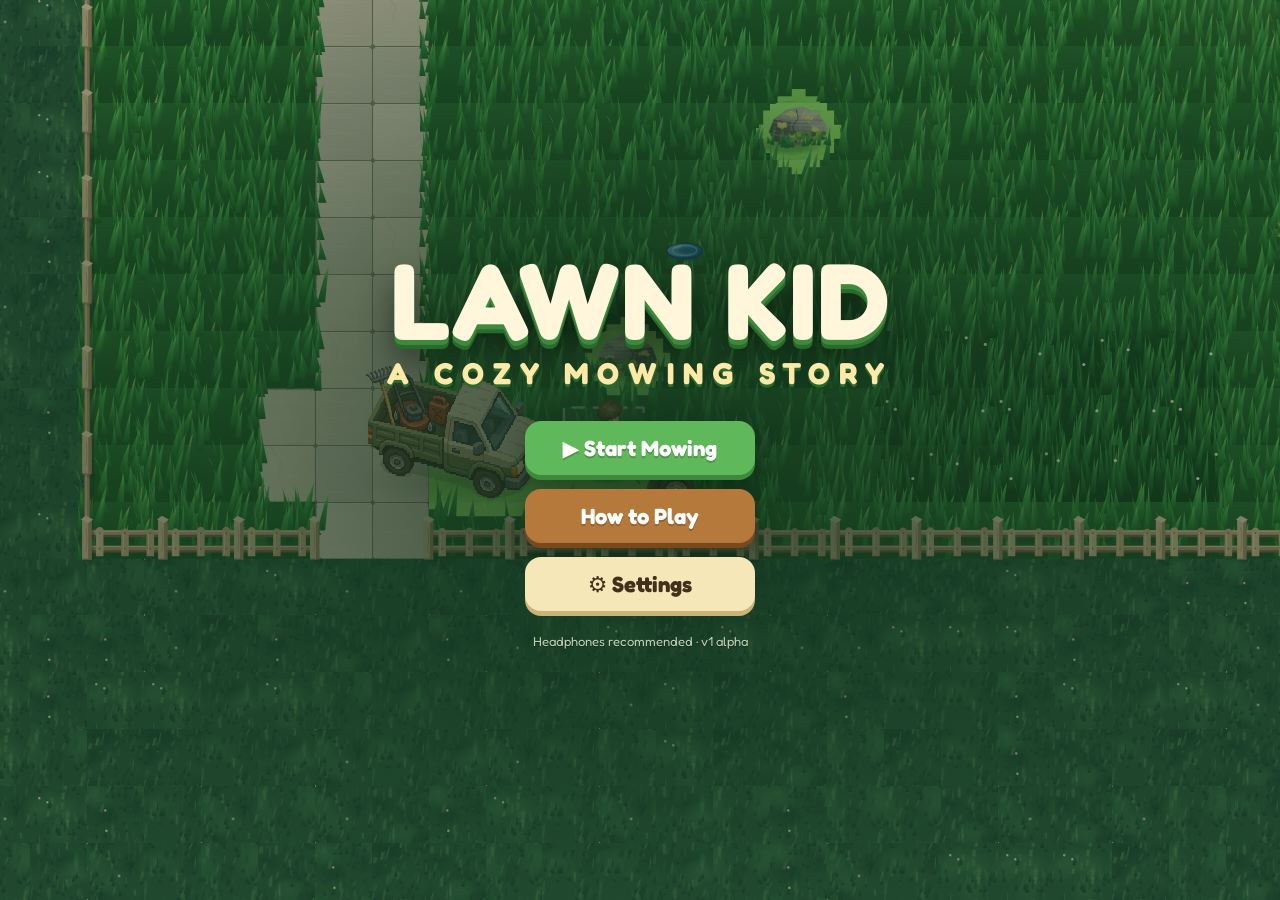
==== index.html @ 379fbd5e "Lawn Kid v1: 10-level lawn mowing game Canvas 2D game with hand-drawn grass, scythe/reel/gas/ride mo" ====
<!doctype html>
<html lang="en">
<head>
<meta charset="utf-8">
<meta name="viewport" content="width=device-width, initial-scale=1, maximum-scale=1, user-scalable=no, viewport-fit=cover">
<meta name="theme-color" content="#2b5a3a">
<meta name="apple-mobile-web-app-capable" content="yes">
<title>Lawn Kid</title>
<link rel="icon" href="data:image/svg+xml,%3Csvg xmlns='http://www.w3.org/2000/svg' viewBox='0 0 32 32'%3E%3Crect width='32' height='32' rx='7' fill='%236fc24b'/%3E%3Crect y='8' width='32' height='6' fill='%2386d557'/%3E%3Crect y='20' width='32' height='6' fill='%2386d557'/%3E%3Ccircle cx='16' cy='16' r='6' fill='%23d94a2b'/%3E%3C/svg%3E">
<link rel="preconnect" href="https://fonts.googleapis.com">
<link rel="preconnect" href="https://fonts.gstatic.com" crossorigin>
<link href="https://fonts.googleapis.com/css2?family=Fredoka:wght@400;500;600;700&display=swap" rel="stylesheet">
<link rel="stylesheet" href="css/style.css">
</head>
<body>
<div id="app">
  <canvas id="game"></canvas>

  <div id="hud" class="hidden">
    <div class="hud-top">
      <button id="hud-tool" class="chip tool-chip" title="Switch tool (Q)"><span id="hud-tool-icon">🌾</span><span id="hud-tool-name">Scythe</span></button>
      <div class="cov-wrap">
        <div class="cov-bar"><div id="cov-fill"></div><div class="cov-mark" style="left:80%"></div></div>
        <div class="cov-text"><span id="cov-pct">0%</span> mowed · <span id="cov-time">0:00</span></div>
      </div>
      <div class="hud-right">
        <div class="chip" id="hud-time">0:00</div>
        <button id="hud-lock" class="chip icon-btn" title="Straight-line lock (Shift / L)">↔</button>
        <button id="hud-zoom" class="chip icon-btn" title="Zoom (+/-)">🔍</button>
        <button id="hud-pause" class="chip icon-btn" title="Pause (Esc)">⏸</button>
      </div>
    </div>
    <div class="meter-wrap"><div class="meter-label" id="meter-label">Stamina</div><div class="meter"><div id="meter-fill"></div></div></div>
    <div id="hint" class="hint hidden"></div>
    <button id="btn-finish" class="big-btn finish hidden">✔ Finish Job</button>
    <div id="touch-ui">
      <div id="joy-base"><div id="joy-knob"></div></div>
      <button id="btn-swing" class="swing-btn">SWING</button>
    </div>
  </div>

  <div id="screens"></div>
  <div id="toast" class="hidden"></div>
</div>
<script src="js/data.js"></script>
<script src="js/sim.js"></script>
<script src="js/bot.js"></script>
<script src="js/audio.js"></script>
<script src="js/sprites_nature.js"></script>
<script src="js/sprites_player.js"></script>
<script src="js/sprites_build.js"></script>
<script src="js/render.js"></script>
<script src="js/art-styles.js"></script>
<script src="js/main.js"></script>
</body>
</html>
---- css/style.css ----
:root {
  --cream: #fff6dc; --cream2: #f6e7b8; --wood: #b5793c; --wood-d: #7a4a1e; --ink: #43301c; --ink2: #7a6446;
  --green: #5fb85a; --green-d: #3e8a3c; --gold: #f5b82e; --red: #e8584a; --blue: #3e7fc4;
  --shadow: 0 6px 0 rgba(67, 48, 28, .28), 0 14px 30px rgba(20, 40, 25, .35);
  font-family: "Fredoka", ui-rounded, "Trebuchet MS", "Segoe UI", system-ui, sans-serif;
}
* { box-sizing: border-box; -webkit-tap-highlight-color: transparent; }
html, body { margin: 0; height: 100%; overflow: hidden; background: #1f4a2c; color: var(--ink); overscroll-behavior: none; touch-action: none; user-select: none; -webkit-user-select: none; }
#app { position: fixed; inset: 0; }
#game { position: absolute; inset: 0; width: 100%; height: 100%; display: block; }
.hidden { display: none !important; }
button { font: inherit; color: inherit; cursor: pointer; border: 0; }

/* ---------- HUD ---------- */
#hud { position: absolute; inset: 0; pointer-events: none; padding: env(safe-area-inset-top) env(safe-area-inset-right) env(safe-area-inset-bottom) env(safe-area-inset-left); }
#hud > * { pointer-events: auto; }
.hud-top { display: flex; align-items: flex-start; gap: 10px; padding: 10px 12px; pointer-events: none; }
.hud-top > * { pointer-events: auto; }
.chip { background: rgba(255, 246, 220, .94); border-radius: 14px; padding: 7px 12px; font-weight: 600; font-size: 15px; box-shadow: 0 3px 0 rgba(67, 48, 28, .3); display: flex; align-items: center; gap: 6px; white-space: nowrap; }
.tool-chip { cursor: pointer; } .tool-chip span:first-child { font-size: 20px; }
.tool-chip:active, .icon-btn:active { transform: translateY(2px); box-shadow: 0 1px 0 rgba(67, 48, 28, .3); }
.icon-btn { font-size: 18px; padding: 6px 10px; }
.cov-wrap { flex: 1 1 0; min-width: 0; max-width: 420px; margin: 0 auto; }
.cov-bar { height: 16px; border-radius: 10px; background: rgba(255, 246, 220, .85); overflow: hidden; position: relative; box-shadow: 0 3px 0 rgba(67, 48, 28, .3); border: 2px solid var(--cream); }
#cov-fill { height: 100%; width: 0; background: linear-gradient(#8bdc5c, #5fb85a); transition: width .15s; }
.cov-mark { position: absolute; top: 0; bottom: 0; width: 3px; background: rgba(67, 48, 28, .45); }
.cov-text { text-align: center; color: #fff; font-weight: 600; font-size: 13px; text-shadow: 0 2px 0 rgba(0, 0, 0, .45); margin-top: 3px; }
.hud-right { display: flex; gap: 6px; }
.meter-wrap { position: absolute; left: 12px; top: 58px; width: 130px; pointer-events: none; }
.meter-label { color: #fff; font-size: 12px; font-weight: 600; text-shadow: 0 2px 0 rgba(0, 0, 0, .45); margin-bottom: 2px; }
.meter { height: 10px; border-radius: 8px; background: rgba(0, 0, 0, .35); overflow: hidden; border: 2px solid rgba(255, 246, 220, .9); }
#meter-fill { height: 100%; width: 100%; background: #6ec1ff; transition: width .1s; }
#meter-fill.low { background: var(--red); animation: blink .5s infinite alternate; }
#hud-lock.on { background: var(--green); color: #fff; }
@keyframes blink { to { opacity: .45; } }
.hint { position: absolute; left: 50%; top: 82px; transform: translateX(-50%); max-width: min(560px, 90vw); background: rgba(67, 48, 28, .88); color: var(--cream); padding: 10px 16px; border-radius: 14px; font-size: 15px; text-align: center; line-height: 1.35; pointer-events: none; animation: pop .35s; }
@keyframes pop { from { transform: translateX(-50%) scale(.85); opacity: 0; } }
.big-btn { background: var(--green); color: #fff; font-weight: 700; font-size: 18px; padding: 12px 22px; border-radius: 16px; box-shadow: 0 5px 0 var(--green-d), 0 10px 20px rgba(0, 0, 0, .25); text-shadow: 0 2px 0 rgba(0, 0, 0, .2); }
.big-btn:active { transform: translateY(3px); box-shadow: 0 2px 0 var(--green-d); }
.big-btn.alt { background: var(--wood); box-shadow: 0 5px 0 var(--wood-d), 0 10px 20px rgba(0, 0, 0, .25); }
.big-btn.ghost { background: var(--cream2); color: var(--ink); box-shadow: 0 5px 0 #c9b377; text-shadow: none; }
.big-btn:disabled { filter: grayscale(.8) brightness(.9); cursor: not-allowed; }
.finish { position: absolute; left: 50%; bottom: calc(18px + env(safe-area-inset-bottom)); transform: translateX(-50%); }
.finish.ready { animation: pulse 1s infinite alternate; }
@keyframes pulse { to { filter: brightness(1.15); transform: translateX(-50%) scale(1.05); } }

#touch-ui { display: none; }
body.touch #touch-ui { display: block; }
body.touch .finish { bottom: auto; top: 54px; right: 12px; left: auto; transform: none; font-size: 15px; padding: 8px 14px; }
body.touch .finish.ready { animation: none; }
#joy-base { position: absolute; width: 120px; height: 120px; border-radius: 50%; background: rgba(255, 246, 220, .22); border: 3px solid rgba(255, 246, 220, .55); display: none; pointer-events: none; }
#joy-knob { position: absolute; left: 50%; top: 50%; width: 54px; height: 54px; margin: -27px; border-radius: 50%; background: rgba(255, 246, 220, .85); box-shadow: 0 3px 0 rgba(67, 48, 28, .3); }
.swing-btn { position: absolute; right: calc(18px + env(safe-area-inset-right)); bottom: calc(26px + env(safe-area-inset-bottom)); width: 92px; height: 92px; border-radius: 50%; background: rgba(232, 88, 74, .92); color: #fff; font-weight: 700; font-size: 15px; box-shadow: 0 6px 0 #a83a30, 0 10px 20px rgba(0, 0, 0, .3); }
.swing-btn:active, .swing-btn.down { transform: translateY(3px); box-shadow: 0 3px 0 #a83a30; }

/* ---------- screens ---------- */
#screens { position: absolute; inset: 0; pointer-events: none; }
.screen { position: absolute; inset: 0; display: flex; align-items: center; justify-content: center; pointer-events: auto; padding: 16px; animation: fade .3s; overflow: auto; touch-action: pan-y; }
.screen.dim { background: rgba(20, 40, 25, .55); backdrop-filter: blur(3px); }
@keyframes fade { from { opacity: 0; } }
.panel { background: var(--cream); border-radius: 22px; border: 4px solid var(--wood); box-shadow: var(--shadow); padding: 20px 22px; width: min(640px, 100%); max-height: 100%; overflow: auto; position: relative; animation: rise .35s cubic-bezier(.2, 1.3, .4, 1); }
@keyframes rise { from { transform: translateY(24px) scale(.96); opacity: 0; } }
.panel.wide { width: min(980px, 100%); }
.panel h2 { margin: 0 0 4px; font-size: 28px; line-height: 1.1; }
.panel h3 { margin: 14px 0 6px; font-size: 16px; text-transform: uppercase; letter-spacing: .06em; color: var(--ink2); }
.sub { color: var(--ink2); margin: 0 0 12px; }
.row { display: flex; gap: 10px; align-items: center; flex-wrap: wrap; }
.row.end { justify-content: flex-end; } .row.center { justify-content: center; } .grow { flex: 1; }
.money { background: #fff; border: 3px solid var(--gold); border-radius: 14px; padding: 5px 14px; font-weight: 700; font-size: 20px; color: #7a5200; box-shadow: 0 3px 0 rgba(0, 0, 0, .12); }

.title { text-align: center; }
.logo { font-size: clamp(52px, 12vw, 108px); font-weight: 700; line-height: .9; letter-spacing: .02em; color: #fff6dc; text-shadow: 0 5px 0 #3e8a3c, 0 9px 0 #2a6b2d, 0 16px 30px rgba(0, 0, 0, .5); margin: 0; }
.logo small { display: block; font-size: .28em; letter-spacing: .3em; color: #ffe9a8; text-shadow: 0 3px 0 #2a6b2d; margin-top: 12px; }
.title .btns { display: flex; flex-direction: column; gap: 14px; align-items: center; margin-top: 34px; }
.title .btns .big-btn { min-width: 230px; font-size: 22px; padding: 14px 26px; }
.credit { margin-top: 22px; color: #e9f5d9; opacity: .8; font-size: 13px; text-shadow: 0 1px 0 rgba(0, 0, 0, .5); }

.board { display: grid; grid-template-columns: repeat(auto-fill, minmax(168px, 1fr)); gap: 12px; margin-top: 12px; }
.card { background: #fff; border: 3px solid #e3d2a4; border-radius: 16px; padding: 10px; text-align: center; cursor: pointer; transition: transform .12s; position: relative; box-shadow: 0 4px 0 #d9c58f; display: block; width: 100%; }
.card:hover { transform: translateY(-3px); } .card:active { transform: translateY(1px); }
.card.locked { opacity: .5; cursor: not-allowed; filter: grayscale(.7); } .card.locked:hover { transform: none; }
.card .num { position: absolute; left: 8px; top: 6px; background: var(--wood); color: #fff; border-radius: 10px; font-size: 13px; font-weight: 700; padding: 1px 8px; }
.card .thumb { height: 92px; display: flex; align-items: center; justify-content: center; margin: 4px 0 6px; } .card canvas { max-width: 100%; max-height: 92px; image-rendering: pixelated; filter: drop-shadow(0 3px 0 rgba(0, 0, 0, .18)); }
.card .nm { font-weight: 600; font-size: 14px; line-height: 1.15; min-height: 33px; display: flex; align-items: center; justify-content: center; }
.card .meta { font-size: 13px; color: var(--ink2); margin-top: 3px; display: flex; justify-content: space-between; }
.stars { letter-spacing: 1px; color: #d6c58d; font-size: 16px; } .stars b { color: var(--gold); text-shadow: 0 1px 0 #a87a10; font-weight: 400; }
.badge-new { position: absolute; right: 6px; top: 6px; background: var(--red); color: #fff; font-size: 11px; font-weight: 700; padding: 1px 8px; border-radius: 10px; animation: blink .7s infinite alternate; }

.quote { background: #fff; border-left: 6px solid var(--green); padding: 10px 14px; border-radius: 10px; font-style: italic; }
.owner { display: flex; gap: 12px; align-items: center; margin-bottom: 8px; } .owner .face { font-size: 44px; background: #fff; border-radius: 50%; width: 68px; height: 68px; display: grid; place-items: center; border: 3px solid var(--wood); }
.tools { display: grid; grid-template-columns: repeat(auto-fit, minmax(130px, 1fr)); gap: 8px; }
.tool { background: #fff; border: 3px solid #e3d2a4; border-radius: 14px; padding: 8px; text-align: center; cursor: pointer; position: relative; }
.tool.sel { border-color: var(--green); background: #effbe8; box-shadow: 0 0 0 3px rgba(95, 184, 90, .35); }
.tool.off { opacity: .45; cursor: not-allowed; }
.tool .ic { font-size: 30px; } .tool .tn { font-weight: 600; font-size: 14px; } .tool .rec { position: absolute; right: -6px; top: -8px; background: var(--gold); color: #5b3b00; font-size: 11px; font-weight: 700; border-radius: 10px; padding: 1px 8px; }
.facts { display: flex; gap: 8px; flex-wrap: wrap; margin: 10px 0; } .fact { background: #fff; border-radius: 10px; padding: 4px 10px; font-size: 14px; border: 2px solid #eadbb0; }
.tipbox { background: #fdf0c0; border: 2px dashed #e0b84a; border-radius: 12px; padding: 8px 12px; font-size: 14px; margin: 10px 0; }

.shop-grid { display: grid; grid-template-columns: repeat(auto-fill, minmax(260px, 1fr)); gap: 10px; }
.item { background: #fff; border: 3px solid #e3d2a4; border-radius: 16px; padding: 12px; display: flex; flex-direction: column; gap: 6px; }
.item .top { display: flex; gap: 10px; align-items: center; } .item .ic { font-size: 34px; width: 48px; text-align: center; } .item .nm { font-weight: 700; font-size: 17px; } .item .ds { font-size: 13px; color: var(--ink2); line-height: 1.3; min-height: 34px; }
.item .pips { display: flex; gap: 4px; } .pip { width: 18px; height: 8px; border-radius: 5px; background: #eadbb0; } .pip.on { background: var(--green); }
.item .big-btn { font-size: 15px; padding: 8px 14px; margin-top: auto; }
.statbars { display: grid; grid-template-columns: auto 1fr; gap: 1px 8px; font-size: 12px; color: var(--ink2); align-items: center; } .sb { display: flex; gap: 2px; } .sb i { width: 10px; height: 6px; background: #eadbb0; border-radius: 3px; } .sb i.on { background: var(--wood); }
.tabs { display: flex; gap: 8px; margin: 8px 0 12px; } .tab { padding: 6px 16px; border-radius: 12px; background: #eadbb0; font-weight: 600; } .tab.on { background: var(--wood); color: #fff; }

.result-stars { font-size: 56px; text-align: center; letter-spacing: 6px; color: #e3d2a4; text-shadow: 0 3px 0 rgba(0, 0, 0, .12); }
.result-stars b { color: var(--gold); font-weight: 400; text-shadow: 0 3px 0 #a87a10; display: inline-block; animation: starpop .5s cubic-bezier(.2, 1.8, .4, 1); }
@keyframes starpop { from { transform: scale(0) rotate(-90deg); } }
.brk { display: grid; grid-template-columns: 110px 1fr 50px; gap: 6px 10px; align-items: center; margin: 10px 0; font-size: 15px; }
.bar { height: 12px; background: #eadbb0; border-radius: 8px; overflow: hidden; } .bar i { display: block; height: 100%; background: var(--green); width: 0; transition: width .8s cubic-bezier(.2, .8, .3, 1); }
.pay-line { display: flex; justify-content: space-between; padding: 3px 0; border-bottom: 1px dashed #dcc98f; font-size: 15px; } .pay-line.total { border: 0; font-size: 26px; font-weight: 700; margin-top: 6px; color: #2f7a2d; }
.note { font-size: 13px; color: var(--ink2); text-align: center; }

.set-row { display: grid; grid-template-columns: 100px 1fr; gap: 10px; align-items: center; margin: 10px 0; } input[type=range] { width: 100%; accent-color: var(--green); }
.keys { display: grid; grid-template-columns: auto 1fr; gap: 6px 14px; font-size: 15px; } kbd { background: #fff; border: 2px solid #d9c58f; border-bottom-width: 4px; border-radius: 8px; padding: 1px 8px; font-family: inherit; font-weight: 600; }

#toast { position: absolute; left: 50%; bottom: 90px; transform: translateX(-50%); background: rgba(67, 48, 28, .92); color: var(--cream); padding: 10px 18px; border-radius: 14px; font-weight: 600; z-index: 20; pointer-events: none; animation: pop .3s; max-width: 90vw; text-align: center; }

@media (max-width: 640px) {
  .panel { padding: 16px 14px; border-radius: 18px; } .panel h2 { font-size: 23px; }
  .board { grid-template-columns: repeat(2, 1fr); } .chip { padding: 6px 9px; font-size: 14px; }
  .tool-chip span:last-child { display: none; } #hud-time { display: none; } .cov-wrap { margin: 0; } .hud-top { gap: 6px; padding: 8px; } #hud-zoom { display: none; } .hud-right { gap: 5px; }
  .hint { top: 96px; font-size: 14px; } .meter-wrap { top: 52px; width: 110px; }
  .brk { grid-template-columns: 80px 1fr 42px; }
}

.screen.titlebg { background: radial-gradient(ellipse at center, rgba(15,45,25,.78) 0, rgba(15,45,25,.55) 45%, rgba(15,45,25,.15) 100%); }

.art-choices { margin:18px 0 8px; padding:0; border:0; display:grid; gap:10px; }
.art-choices legend { font-weight:600; margin-bottom:10px; }
.art-choice { display:flex; gap:12px; align-items:center; padding:13px; background:#f7f2df; border:2px solid #d8ceb0; border-radius:12px; cursor:pointer; }
.art-choice:has(input:checked) { border-color:#6d8e60; background:#e9efdc; }
.art-choice input { accent-color:#527948; width:18px; height:18px; flex-shrink:0; }
.art-choice b { display:block; font-size:17px; }
.art-choice small { display:block; margin-top:3px; line-height:1.35; color:var(--ink2); }
.art-status { font-size:12px; color:var(--ink2); min-height:32px; }

.control-details { margin:14px 0; color:var(--ink2); font-size:14px; }
.control-details summary { cursor:pointer; margin-bottom:10px; }
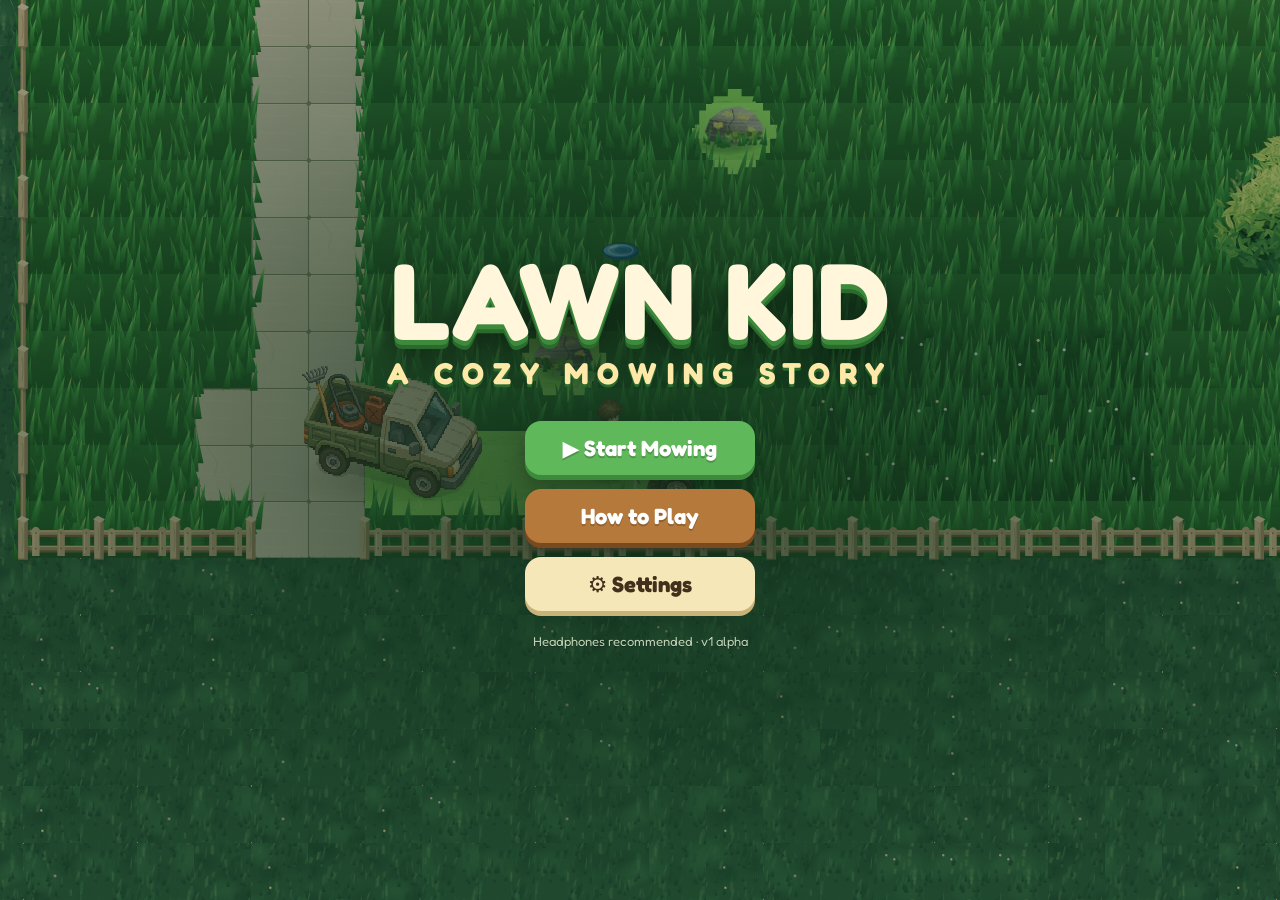
==== commit 9a10731f: "Scythe: cursor aim, sweep vs trimmers, hedge shears, flower coaching - Aim follows the cursor; smart" ====
--- a/index.html
+++ b/index.html
@@ -35,6 +35,7 @@
     <button id="btn-finish" class="big-btn finish hidden">✔ Finish Job</button>
     <div id="touch-ui">
       <div id="joy-base"><div id="joy-knob"></div></div>
+      <button id="btn-snip" class="swing-btn snip-btn">TRIM</button>
       <button id="btn-swing" class="swing-btn">SWING</button>
     </div>
   </div>
--- a/css/style.css
+++ b/css/style.css
@@ -138,3 +138,8 @@
 
 .control-details { margin:14px 0; color:var(--ink2); font-size:14px; }
 .control-details summary { cursor:pointer; margin-bottom:10px; }
+
+.snip-btn { right: calc(124px + env(safe-area-inset-right)); bottom: calc(40px + env(safe-area-inset-bottom)); width: 68px; height: 68px; font-size: 13px; background: rgba(70, 150, 200, .92); box-shadow: 0 5px 0 #2f6e96, 0 8px 16px rgba(0, 0, 0, .3); }
+.snip-btn:active, .snip-btn.down { transform: translateY(3px); box-shadow: 0 2px 0 #2f6e96; }
+
+.snip-btn.on { background: rgba(40, 110, 170, 1); outline: 3px solid rgba(255,255,255,.85); }
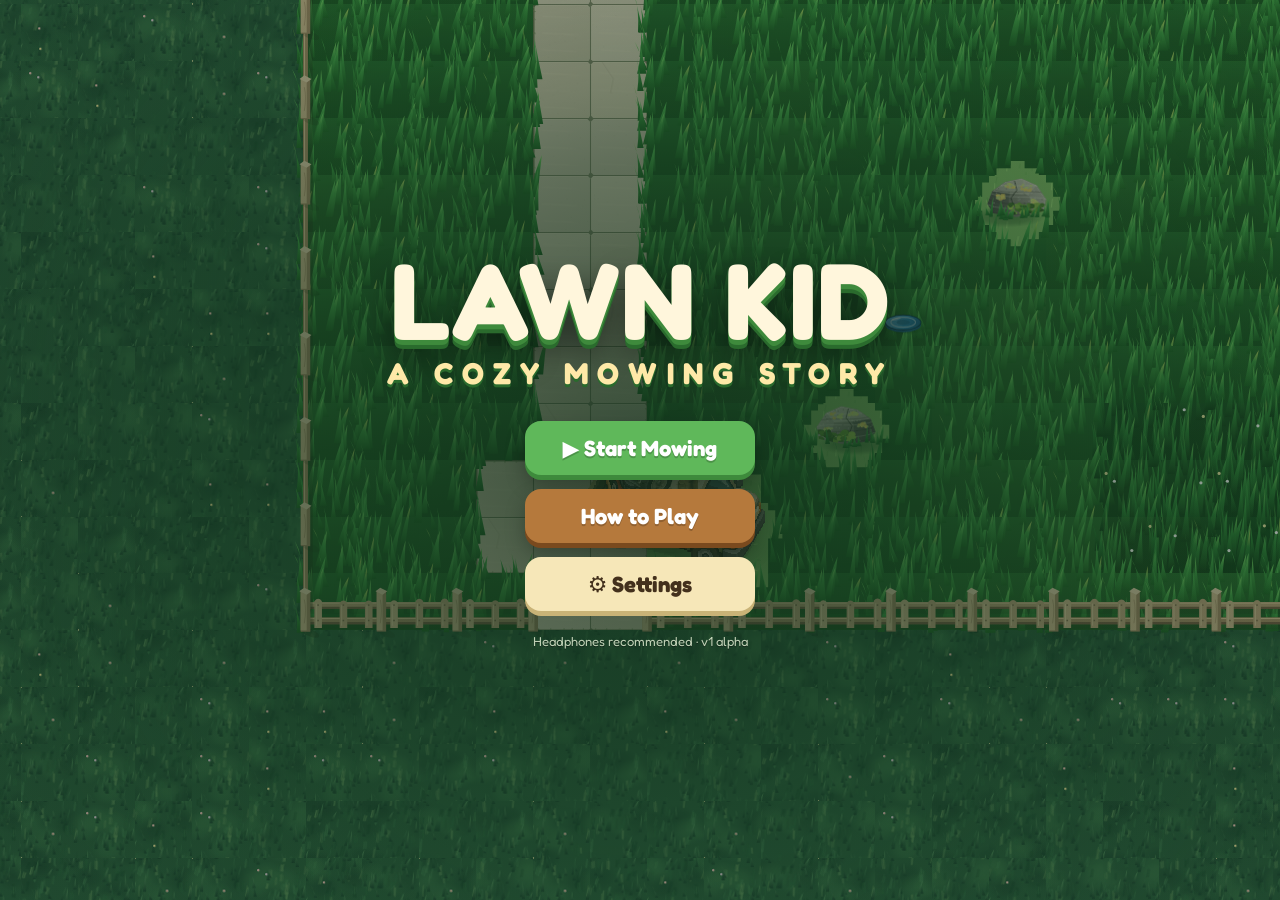
==== commit 6d0cf485: "Make mowing gentler and add consistent directional stripes" ====
--- a/index.html
+++ b/index.html
@@ -18,7 +18,7 @@
 
   <div id="hud" class="hidden">
     <div class="hud-top">
-      <button id="hud-tool" class="chip tool-chip" title="Switch tool (Q)"><span id="hud-tool-icon">🌾</span><span id="hud-tool-name">Scythe</span></button>
+      <button id="hud-tool" class="chip tool-chip" title="Switch tool (Q)"><span id="hud-tool-icon">🛞</span><span id="hud-tool-name">Push Reel Mower</span></button>
       <div class="cov-wrap">
         <div class="cov-bar"><div id="cov-fill"></div><div class="cov-mark" style="left:80%"></div></div>
         <div class="cov-text"><span id="cov-pct">0%</span> mowed · <span id="cov-time">0:00</span></div>
@@ -35,8 +35,6 @@
     <button id="btn-finish" class="big-btn finish hidden">✔ Finish Job</button>
     <div id="touch-ui">
       <div id="joy-base"><div id="joy-knob"></div></div>
-      <button id="btn-snip" class="swing-btn snip-btn">TRIM</button>
-      <button id="btn-swing" class="swing-btn">SWING</button>
     </div>
   </div>
 
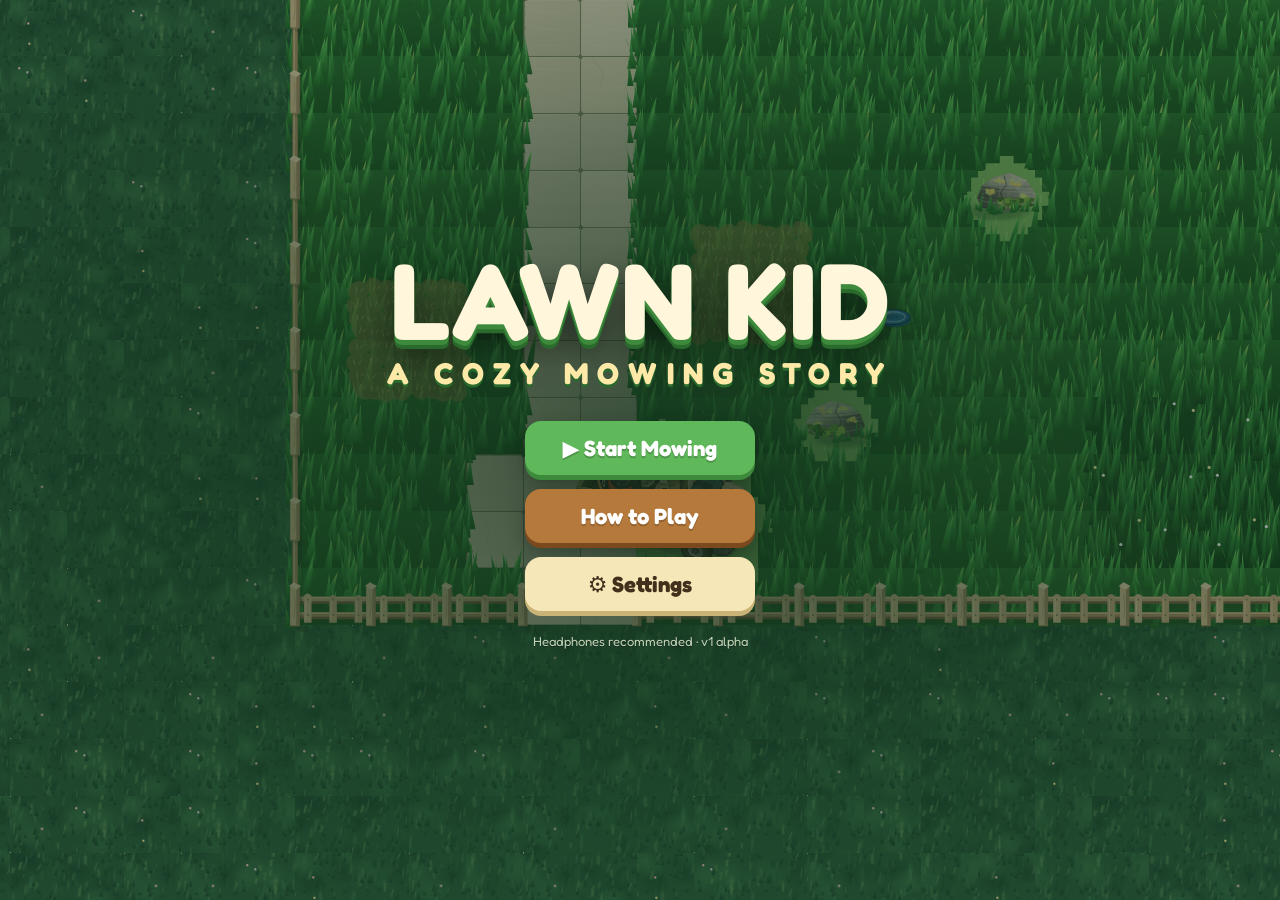
==== commit 79375e6c: "Require truck equipment changes and add manual lawn feeding" ====
--- a/index.html
+++ b/index.html
@@ -18,7 +18,7 @@
 
   <div id="hud" class="hidden">
     <div class="hud-top">
-      <button id="hud-tool" class="chip tool-chip" title="Switch tool (Q)"><span id="hud-tool-icon">🛞</span><span id="hud-tool-name">Push Reel Mower</span></button>
+      <button id="hud-tool" class="chip tool-chip" title="Truck equipment (Q/E)"><span id="hud-tool-icon">🛞</span><span id="hud-tool-name">Push Reel Mower</span></button>
       <div class="cov-wrap">
         <div class="cov-bar"><div id="cov-fill"></div><div class="cov-mark" style="left:80%"></div></div>
         <div class="cov-text"><span id="cov-pct">0%</span> mowed · <span id="cov-time">0:00</span></div>
@@ -31,6 +31,8 @@
       </div>
     </div>
     <div class="meter-wrap"><div class="meter-label" id="meter-label">Stamina</div><div class="meter"><div id="meter-fill"></div></div></div>
+    <div id="grounds-status" class="chip grounds-status" role="status"></div>
+    <button id="btn-fertilize" class="big-btn grounds-action hidden">Scatter · Space</button>
     <div id="hint" class="hint hidden"></div>
     <button id="btn-finish" class="big-btn finish hidden">✔ Finish Job</button>
     <div id="touch-ui">
@@ -42,6 +44,7 @@
   <div id="toast" class="hidden"></div>
 </div>
 <script src="js/data.js"></script>
+<script src="js/groundskeeping.js"></script>
 <script src="js/sim.js"></script>
 <script src="js/bot.js"></script>
 <script src="js/audio.js"></script>
--- a/css/style.css
+++ b/css/style.css
@@ -143,3 +143,10 @@
 .snip-btn:active, .snip-btn.down { transform: translateY(3px); box-shadow: 0 2px 0 #2f6e96; }
 
 .snip-btn.on { background: rgba(40, 110, 170, 1); outline: 3px solid rgba(255,255,255,.85); }
+
+/* Truck equipment and optional lawn feeding. */
+.truck-tools { display: grid; gap: 12px; margin: 16px 0; }
+.grounds-status { position: absolute; left: 16px; top: 60px; font-size: 13px; pointer-events: none; }
+.grounds-action { position: absolute; right: 18px; bottom: calc(26px + env(safe-area-inset-bottom)); }
+body.touch .grounds-action { width: 110px; min-height: 76px; font-size: 16px; }
+@media (max-width: 600px) { .grounds-status { top: 108px; left: 12px; font-size: 12px; } }
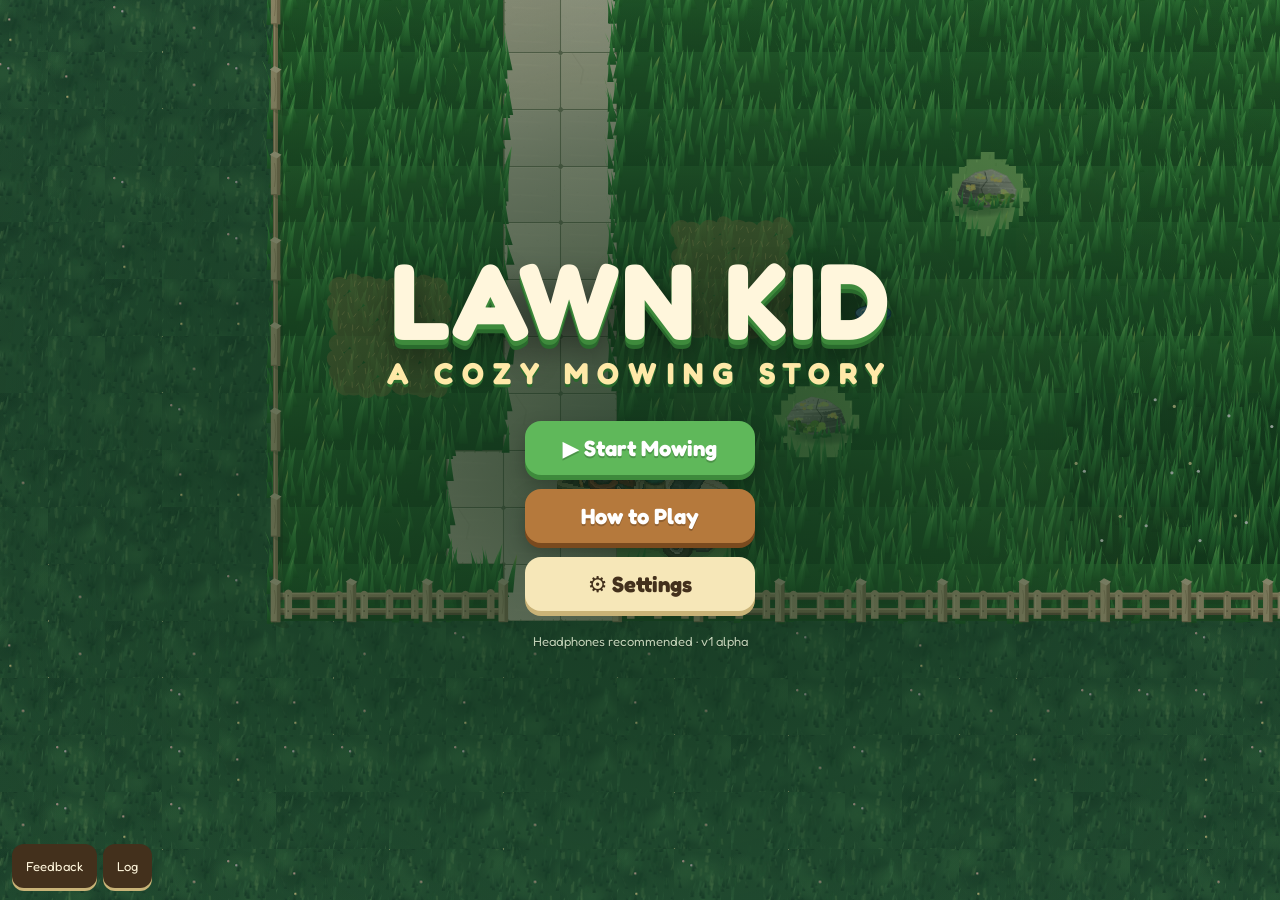
==== commit df349eb9: "Add local feedback, forgiving mower controls, and precision trimming" ====
--- a/index.html
+++ b/index.html
@@ -11,6 +11,7 @@
 <link rel="preconnect" href="https://fonts.gstatic.com" crossorigin>
 <link href="https://fonts.googleapis.com/css2?family=Fredoka:wght@400;500;600;700&display=swap" rel="stylesheet">
 <link rel="stylesheet" href="css/style.css">
+<link rel="stylesheet" href="css/feedback.css">
 </head>
 <body>
 <div id="app">
@@ -53,6 +54,8 @@
 <script src="js/sprites_build.js"></script>
 <script src="js/render.js"></script>
 <script src="js/art-styles.js"></script>
+<script src="js/feedback-capture.js"></script>
+<script src="js/feedback.js"></script>
 <script src="js/main.js"></script>
 </body>
 </html>
--- a/css/style.css
+++ b/css/style.css
@@ -146,7 +146,7 @@
 
 /* Truck equipment and optional lawn feeding. */
 .truck-tools { display: grid; gap: 12px; margin: 16px 0; }
-.grounds-status { position: absolute; left: 16px; top: 60px; font-size: 13px; pointer-events: none; }
+.grounds-status { position: absolute; left: 160px; top: 60px; font-size: 13px; pointer-events: none; }
 .grounds-action { position: absolute; right: 18px; bottom: calc(26px + env(safe-area-inset-bottom)); }
 body.touch .grounds-action { width: 110px; min-height: 76px; font-size: 16px; }
-@media (max-width: 600px) { .grounds-status { top: 108px; left: 12px; font-size: 12px; } }
+@media (max-width: 640px) { .grounds-status { top: 108px; left: 12px; font-size: 12px; } }
--- a/css/feedback.css
+++ b/css/feedback.css
@@ -0,0 +1,36 @@
+/* Local feedback capture, sessions, and review log. */
+.feedback-tools { position: fixed; left: 12px; bottom: max(12px, env(safe-area-inset-bottom)); z-index: 50; display: flex; gap: 6px; align-items: center; }
+.feedback-tools button, .feedback-dialog button { padding: 10px 14px; border-radius: 12px; background: var(--cream2); color: var(--ink); box-shadow: 0 3px 0 #c9b377; min-height: 44px; }
+.feedback-tools button { background: var(--ink); color: var(--cream); font-size: 13px; }
+.feedback-tools button:disabled, .feedback-dialog button:disabled { opacity: .55; cursor: wait; }
+.feedback-status { position: absolute; bottom: calc(100% + 6px); left: 0; white-space: nowrap; background: var(--cream); border-radius: 8px; }
+.feedback-dialog { width: min(650px, calc(100vw - 24px)); max-height: calc(100dvh - 32px); overflow: auto; padding: 20px; border: 3px solid var(--wood); border-radius: 18px; color: var(--ink); background: var(--cream); box-shadow: var(--shadow); touch-action: pan-y; user-select: text; }
+.feedback-dialog::backdrop { background: rgba(20, 40, 25, .65); }
+.feedback-heading, .feedback-actions { display: flex; justify-content: space-between; align-items: center; gap: 12px; }
+.feedback-heading { margin-bottom: 16px; }
+.feedback-heading h2 { font-size: 23px; margin: 0; }
+.feedback-actions { flex-wrap: wrap; }
+.feedback-dialog button.primary { background: var(--green); color: white; box-shadow: 0 3px 0 var(--green-d); }
+.feedback-dialog button.danger { color: #9a3830; }
+.feedback-preview { display: block; width: 100%; max-height: 260px; object-fit: contain; background: #284632; border: 1px solid #c9b377; margin: 12px 0; }
+.feedback-preview[hidden] { display: none; }
+.feedback-dialog label { display: block; font-weight: 600; margin: 14px 0 8px; }
+.feedback-dialog textarea, .feedback-dialog select { width: 100%; padding: 10px; font: inherit; color: inherit; background: white; border: 1px solid #bda97d; border-radius: 8px; }
+.feedback-dialog textarea { resize: vertical; }
+.feedback-dialog :focus-visible, .feedback-tools :focus-visible { outline: 3px solid var(--green-d); outline-offset: 2px; }
+.feedback-dialog .small, .feedback-context { font-size: 13px; color: var(--ink2); }
+.feedback-dialog .small { margin: 10px 0 16px; }
+.feedback-error { color: #a03730; margin-top: 12px; }
+.feedback-report { border-top: 1px solid #cfbd96; padding: 16px 0; }
+.feedback-report p { white-space: pre-wrap; overflow-wrap: anywhere; margin-top: 8px; }
+.feedback-category { display: inline-block; background: var(--cream2); padding: 4px 8px; border-radius: 8px; margin-top: 8px; font-size: 13px; }
+.feedback-log-controls, .feedback-log-actions { display: flex; gap: 8px; flex-wrap: wrap; align-items: end; margin: 12px 0; }
+.feedback-log-controls > label { flex: 1 1 240px; margin: 0; }
+.feedback-dialog .feedback-entry-selection { display: flex; align-items: center; gap: 10px; cursor: pointer; }
+.feedback-entry-selection input { width: 20px; height: 20px; flex: 0 0 auto; accent-color: var(--green); }
+.feedback-context { overflow-wrap: anywhere; }
+@media (max-width: 480px) {
+  .feedback-tools { left: 8px; }
+  .feedback-tools button { padding: 8px 10px; font-size: 12px; }
+  .feedback-dialog { padding: 14px; }
+}
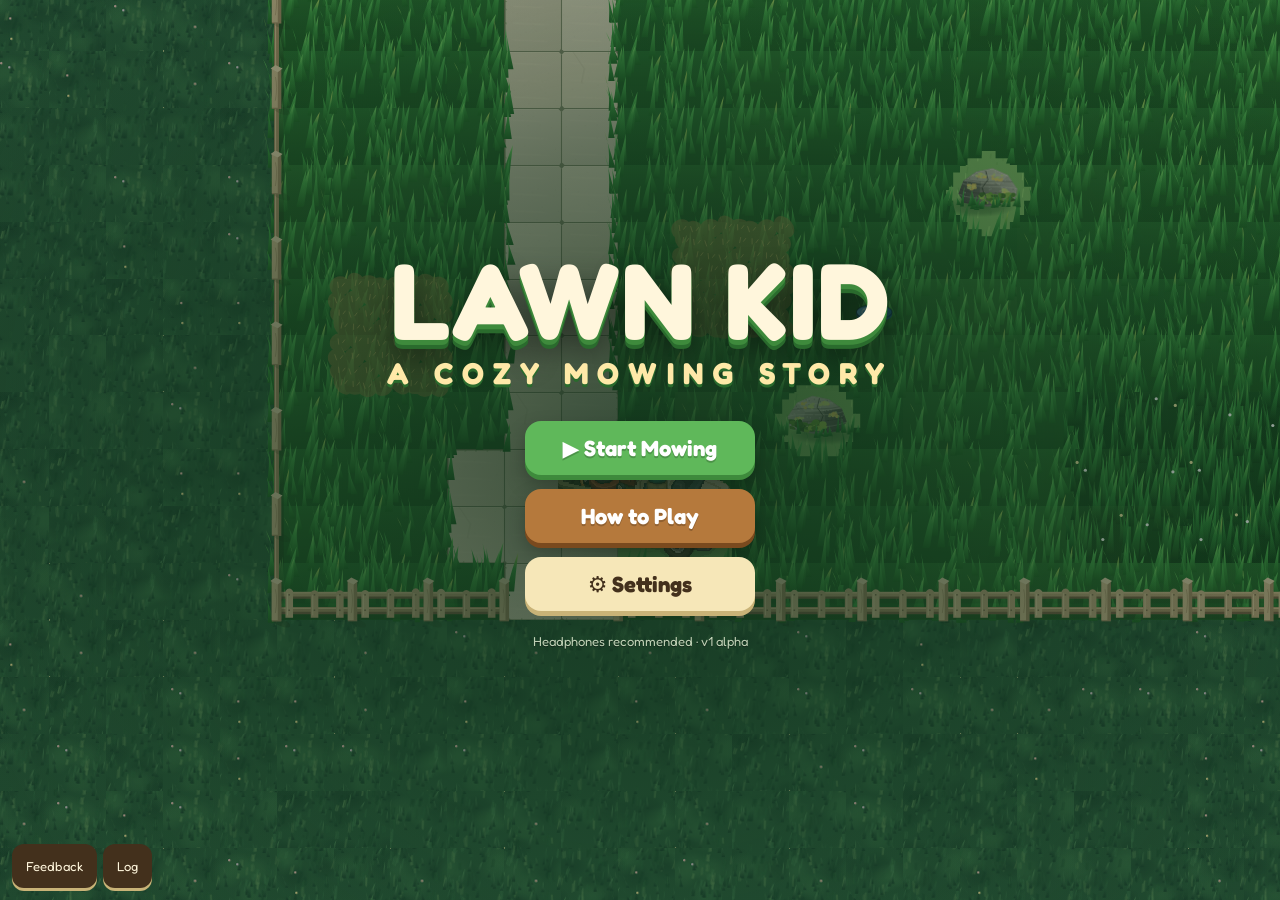
==== commit 33fbeb6c: "Add Shift Precision mode with slow pivoting and blade preview" ====
--- a/index.html
+++ b/index.html
@@ -26,12 +26,14 @@
       </div>
       <div class="hud-right">
         <div class="chip" id="hud-time">0:00</div>
-        <button id="hud-lock" class="chip icon-btn" title="Straight-line lock (Shift / L)">↔</button>
+        <button id="hud-precision" class="chip icon-btn" title="Hold for Precision mode (Shift)" aria-label="Hold for Precision mode" aria-pressed="false">🎯</button>
+        <button id="hud-lock" class="chip icon-btn" title="Straight-line lock (L)">↔</button>
         <button id="hud-zoom" class="chip icon-btn" title="Zoom (+/-)">🔍</button>
         <button id="hud-pause" class="chip icon-btn" title="Pause (Esc)">⏸</button>
       </div>
     </div>
     <div class="meter-wrap"><div class="meter-label" id="meter-label">Stamina</div><div class="meter"><div id="meter-fill"></div></div></div>
+    <div id="precision-status" class="chip precision-status hidden" role="status">Precision mode · 30% speed</div>
     <div id="grounds-status" class="chip grounds-status" role="status"></div>
     <button id="btn-fertilize" class="big-btn grounds-action hidden">Scatter · Space</button>
     <div id="hint" class="hint hidden"></div>
@@ -46,6 +48,7 @@
 </div>
 <script src="js/data.js"></script>
 <script src="js/groundskeeping.js"></script>
+<script src="js/precision.js"></script>
 <script src="js/sim.js"></script>
 <script src="js/bot.js"></script>
 <script src="js/audio.js"></script>
--- a/css/style.css
+++ b/css/style.css
@@ -150,3 +150,7 @@
 .grounds-action { position: absolute; right: 18px; bottom: calc(26px + env(safe-area-inset-bottom)); }
 body.touch .grounds-action { width: 110px; min-height: 76px; font-size: 16px; }
 @media (max-width: 640px) { .grounds-status { top: 108px; left: 12px; font-size: 12px; } }
+
+#hud-precision.on { background: #d6e8a8; outline: 2px solid #668b3c; }
+#hud-precision:disabled { opacity: .45; }
+#hud #precision-status { right: 16px; bottom: calc(116px + env(safe-area-inset-bottom)); position: absolute; pointer-events: none; background: #e4edc2; font-size: 13px; }
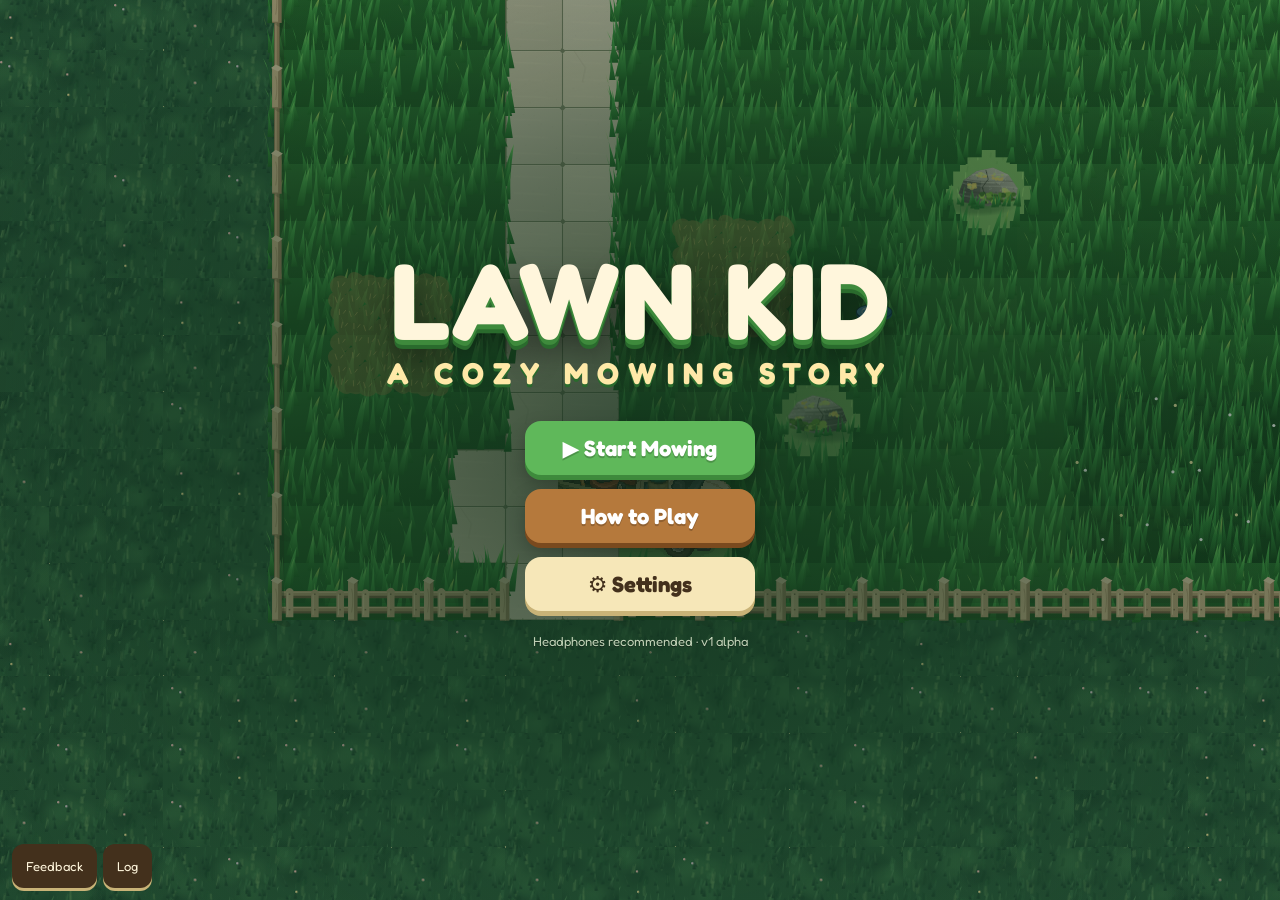
==== commit 6ba09b3f: "Merge pull request #4 from rkp2525/feat/player-feedback Add player feedback, easier steering, and pr" ====
--- a/index.html
+++ b/index.html
@@ -26,14 +26,12 @@
       </div>
       <div class="hud-right">
         <div class="chip" id="hud-time">0:00</div>
-        <button id="hud-precision" class="chip icon-btn" title="Hold for Precision mode (Shift)" aria-label="Hold for Precision mode" aria-pressed="false">🎯</button>
-        <button id="hud-lock" class="chip icon-btn" title="Straight-line lock (L)">↔</button>
+        <button id="hud-lock" class="chip icon-btn" title="Straight-line lock (Shift / L)">↔</button>
         <button id="hud-zoom" class="chip icon-btn" title="Zoom (+/-)">🔍</button>
         <button id="hud-pause" class="chip icon-btn" title="Pause (Esc)">⏸</button>
       </div>
     </div>
     <div class="meter-wrap"><div class="meter-label" id="meter-label">Stamina</div><div class="meter"><div id="meter-fill"></div></div></div>
-    <div id="precision-status" class="chip precision-status hidden" role="status">Precision mode · 30% speed</div>
     <div id="grounds-status" class="chip grounds-status" role="status"></div>
     <button id="btn-fertilize" class="big-btn grounds-action hidden">Scatter · Space</button>
     <div id="hint" class="hint hidden"></div>
@@ -48,7 +46,6 @@
 </div>
 <script src="js/data.js"></script>
 <script src="js/groundskeeping.js"></script>
-<script src="js/precision.js"></script>
 <script src="js/sim.js"></script>
 <script src="js/bot.js"></script>
 <script src="js/audio.js"></script>
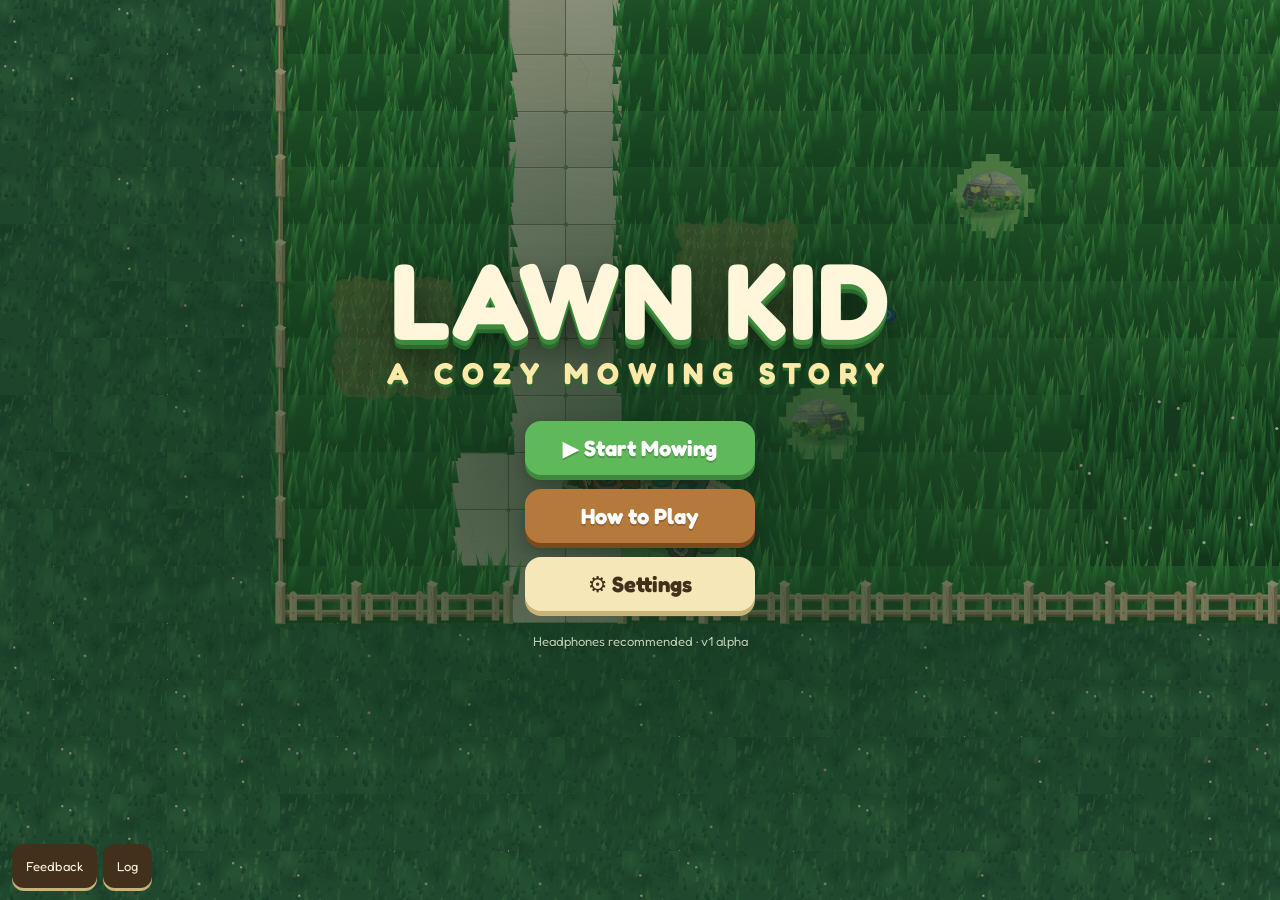
==== commit 373c43e2: "Merge pull request #5 from rkp2525/feat/precision-mode Add Shift Precision mode with slow pivoting a" ====
--- a/index.html
+++ b/index.html
@@ -26,12 +26,14 @@
       </div>
       <div class="hud-right">
         <div class="chip" id="hud-time">0:00</div>
-        <button id="hud-lock" class="chip icon-btn" title="Straight-line lock (Shift / L)">↔</button>
+        <button id="hud-precision" class="chip icon-btn" title="Hold for Precision mode (Shift)" aria-label="Hold for Precision mode" aria-pressed="false">🎯</button>
+        <button id="hud-lock" class="chip icon-btn" title="Straight-line lock (L)">↔</button>
         <button id="hud-zoom" class="chip icon-btn" title="Zoom (+/-)">🔍</button>
         <button id="hud-pause" class="chip icon-btn" title="Pause (Esc)">⏸</button>
       </div>
     </div>
     <div class="meter-wrap"><div class="meter-label" id="meter-label">Stamina</div><div class="meter"><div id="meter-fill"></div></div></div>
+    <div id="precision-status" class="chip precision-status hidden" role="status">Precision mode · 30% speed</div>
     <div id="grounds-status" class="chip grounds-status" role="status"></div>
     <button id="btn-fertilize" class="big-btn grounds-action hidden">Scatter · Space</button>
     <div id="hint" class="hint hidden"></div>
@@ -46,6 +48,7 @@
 </div>
 <script src="js/data.js"></script>
 <script src="js/groundskeeping.js"></script>
+<script src="js/precision.js"></script>
 <script src="js/sim.js"></script>
 <script src="js/bot.js"></script>
 <script src="js/audio.js"></script>
